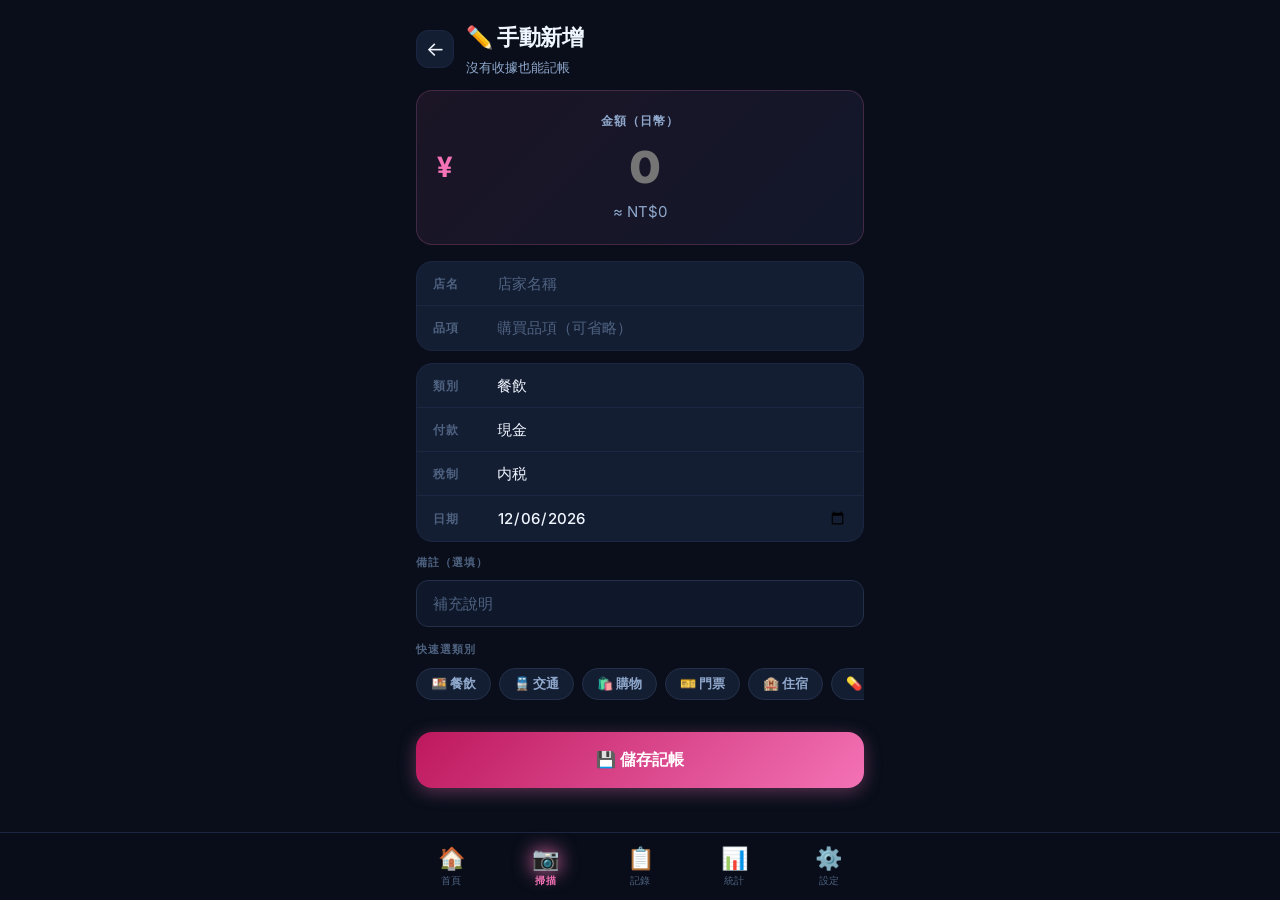
==== add.html @ f07585a4 "feat: Japan Receipt Tracker with Gemini AI OCR & PWA" ====
<!DOCTYPE html>
<html lang="zh-TW">
<head>
  <meta charset="UTF-8">
  <meta name="viewport" content="width=device-width, initial-scale=1.0, viewport-fit=cover">
  <meta name="theme-color" content="#090e1a">
  <title>手動新增 — 日本記帳</title>
  <link rel="stylesheet" href="style.css">
</head>
<body>
<div class="page">

  <!-- Header -->
  <div class="page-header">
    <a href="index.html" class="back-btn">←</a>
    <div style="flex:1;padding-left:12px;">
      <div class="page-title">✏️ 手動新增</div>
      <div class="page-subtitle">沒有收據也能記帳</div>
    </div>
  </div>

  <!-- Amount Hero Input -->
  <div class="amount-hero" style="cursor:default;">
    <div style="font-size:12px;font-weight:700;letter-spacing:1px;color:var(--text-secondary);margin-bottom:10px;">
      金額（日幣）
    </div>
    <div style="display:flex;align-items:center;justify-content:center;gap:8px;">
      <span class="yen-sign" style="font-size:28px;color:var(--primary);font-weight:700;">¥</span>
      <input
        id="fAmountJPY" type="number" min="0" inputmode="numeric"
        placeholder="0"
        style="
          font-size:44px;font-weight:900;letter-spacing:-2px;
          background:transparent;border:none;color:var(--text-primary);
          width:100%;text-align:center;padding:0;
          outline:none;-webkit-appearance:none;
        "
      >
    </div>
    <div class="amount-twd-conv" id="displayTWD">≈ NT$0</div>
  </div>

  <!-- Store + Items -->
  <div class="field-group">
    <div class="field-row">
      <label>店名</label>
      <input class="form-input" id="fStoreName" type="text" placeholder="店家名稱">
    </div>
    <div class="field-row">
      <label>品項</label>
      <input class="form-input" id="fItems" type="text" placeholder="購買品項（可省略）">
    </div>
  </div>

  <!-- Category + Payment + Tax + Date -->
  <div class="field-group">
    <div class="field-row">
      <label>類別</label>
      <select class="form-input form-select" id="fCategory">
        <option>餐飲</option>
        <option>交通</option>
        <option>購物</option>
        <option>門票</option>
        <option>住宿</option>
        <option>藥品</option>
        <option>其他</option>
      </select>
    </div>
    <div class="field-row">
      <label>付款</label>
      <select class="form-input form-select" id="fPayment">
        <option>現金</option>
        <option>信用卡</option>
        <option>Suica</option>
        <option>PayPay</option>
        <option>其他</option>
      </select>
    </div>
    <div class="field-row">
      <label>稅制</label>
      <select class="form-input form-select" id="fTaxType">
        <option>内税</option>
        <option>外税</option>
        <option>免税</option>
        <option>不明</option>
      </select>
    </div>
    <div class="field-row">
      <label>日期</label>
      <input class="form-input" id="fDate" type="date">
    </div>
  </div>

  <!-- Notes -->
  <div class="form-group">
    <label class="form-label">備註（選填）</label>
    <input class="form-input" id="fNotes" type="text" placeholder="補充說明">
  </div>

  <!-- Category Quick Select -->
  <div class="form-group">
    <div class="form-label">快速選類別</div>
    <div class="pills" id="catPills"></div>
  </div>

  <!-- Save -->
  <button class="btn btn-primary btn-full" id="btnSave" style="font-size:16px;padding:17px;margin-top:8px;">
    💾 儲存記帳
  </button>

</div>

<script src="js/storage.js"></script>
<script src="js/app.js"></script>
<script>
document.addEventListener('DOMContentLoaded', () => {
  renderNav('scan');

  // Default date = today
  document.getElementById('fDate').value = Format.today();

  // Live TWD preview
  document.getElementById('fAmountJPY').addEventListener('input', updateTWD);

  // Category quick pills
  const pills = document.getElementById('catPills');
  CATEGORY_LIST.forEach(cat => {
    const p = document.createElement('button');
    p.className = 'pill';
    p.textContent = getCatIcon(cat) + ' ' + cat;
    p.onclick = () => {
      document.getElementById('fCategory').value = cat;
      document.querySelectorAll('#catPills .pill').forEach(x => x.classList.remove('active'));
      p.classList.add('active');
    };
    pills.appendChild(p);
  });

  document.getElementById('btnSave').onclick = save;
});

function updateTWD() {
  const jpy = parseInt(document.getElementById('fAmountJPY').value) || 0;
  const settings = Storage.getSettings();
  const twd = Math.round(jpy * settings.exchangeRate);
  document.getElementById('displayTWD').textContent = `≈ NT$${twd.toLocaleString()}`;
}

function save() {
  const amountJPY = parseInt(document.getElementById('fAmountJPY').value) || 0;
  if (amountJPY <= 0) {
    showToast('請輸入金額', 'error'); return;
  }
  const storeName = document.getElementById('fStoreName').value.trim();
  if (!storeName) {
    showToast('請輸入店家名稱', 'error'); return;
  }

  const settings  = Storage.getSettings();
  const amountTWD = Math.round(amountJPY * settings.exchangeRate);

  Storage.addRecord({
    storeName,
    storeNameJa:   '',
    items:         document.getElementById('fItems').value.trim(),
    itemsJa:       '',
    amountJPY,
    amountTWD,
    taxType:       document.getElementById('fTaxType').value,
    category:      document.getElementById('fCategory').value,
    paymentMethod: document.getElementById('fPayment').value,
    date:          document.getElementById('fDate').value || Format.today(),
    notes:         document.getElementById('fNotes').value.trim(),
  });

  showToast('✅ 記帳成功！', 'success');
  setTimeout(() => { window.location.href = 'index.html'; }, 700);
}
</script>
</body>
</html>
---- style.css ----
@import url('https://fonts.googleapis.com/css2?family=Inter:wght@300;400;500;600;700;800;900&display=swap');

/* ─── Design Tokens ─────────────────────────────────── */
:root {
  --bg-primary:    #090e1a;
  --bg-secondary:  #0f172a;
  --bg-card:       #141e33;
  --bg-card-hover: #1a2540;
  --border:        #243049;
  --border-light:  #1b2640;

  --primary:       #f472b6;
  --primary-light: #fbcfe8;
  --primary-glow:  rgba(244, 114, 182, 0.18);
  --primary-dark:  #be185d;

  --secondary:     #818cf8;
  --secondary-glow:rgba(129, 140, 248, 0.18);

  --accent:        #fbbf24;
  --accent-glow:   rgba(251, 191, 36, 0.15);

  --success:       #34d399;
  --success-glow:  rgba(52, 211, 153, 0.15);
  --danger:        #f87171;
  --danger-glow:   rgba(248, 113, 113, 0.15);
  --warning:       #fb923c;

  --text-primary:  #f0f6ff;
  --text-secondary:#8fa8cc;
  --text-muted:    #4e6280;

  --nav-height: 68px;
  --safe-bottom: env(safe-area-inset-bottom, 0px);

  --r-sm:   8px;
  --r-md:   12px;
  --r-lg:   16px;
  --r-xl:   20px;
  --r-2xl:  24px;
  --r-full: 9999px;

  --shadow-card:     0 4px 20px rgba(0,0,0,0.45);
  --shadow-elevated: 0 8px 40px rgba(0,0,0,0.6);
}

/* ─── Reset ─────────────────────────────────────────── */
*, *::before, *::after { margin:0; padding:0; box-sizing:border-box; -webkit-tap-highlight-color:transparent; }
html { font-size:16px; scroll-behavior:smooth; }
body {
  font-family: 'Inter', -apple-system, BlinkMacSystemFont, sans-serif;
  background: var(--bg-primary);
  color: var(--text-primary);
  min-height: 100vh;
  padding-bottom: calc(var(--nav-height) + var(--safe-bottom) + 8px);
  overflow-x: hidden;
  line-height: 1.6;
}
::-webkit-scrollbar { width:4px; }
::-webkit-scrollbar-track { background:transparent; }
::-webkit-scrollbar-thumb { background:var(--border); border-radius:2px; }
a { color: inherit; text-decoration: none; }
input, select, button, textarea { font-family: inherit; }

/* ─── Page Layout ────────────────────────────────────── */
.page {
  max-width: 480px;
  margin: 0 auto;
  padding: 0 16px 16px;
}

/* ─── Page Header ────────────────────────────────────── */
.page-header {
  padding: 20px 0 12px;
  display: flex;
  align-items: center;
  justify-content: space-between;
}
.page-title {
  font-size: 22px;
  font-weight: 800;
  letter-spacing: -0.5px;
}
.page-subtitle {
  font-size: 13px;
  color: var(--text-secondary);
  margin-top: 2px;
}
.header-icon-btn {
  width: 38px; height: 38px;
  border-radius: var(--r-md);
  background: var(--bg-card);
  border: 1px solid var(--border-light);
  display: flex; align-items: center; justify-content: center;
  cursor: pointer; font-size: 18px;
  transition: background 0.2s;
}
.header-icon-btn:active { background: var(--bg-card-hover); }

/* ─── Back Button ────────────────────────────────────── */
.back-btn {
  width: 38px; height: 38px;
  border-radius: var(--r-md);
  background: var(--bg-card);
  border: 1px solid var(--border-light);
  display: flex; align-items: center; justify-content: center;
  cursor: pointer; font-size: 20px; color: var(--text-primary);
  text-decoration: none; flex-shrink: 0;
  transition: background 0.2s;
}
.back-btn:active { background: var(--bg-card-hover); }

/* ─── Cards ──────────────────────────────────────────── */
.card {
  background: var(--bg-card);
  border: 1px solid var(--border-light);
  border-radius: var(--r-lg);
  padding: 20px;
  margin-bottom: 12px;
  box-shadow: var(--shadow-card);
}

/* Hero Budget Card */
.budget-hero {
  background: linear-gradient(135deg, #1a1640 0%, #261640 40%, #161e40 100%);
  border: 1px solid rgba(129,140,248,0.25);
  border-radius: var(--r-2xl);
  padding: 24px;
  margin-bottom: 12px;
  position: relative;
  overflow: hidden;
}
.budget-hero::before {
  content:'';
  position: absolute;
  top: -50px; right: -50px;
  width: 180px; height: 180px;
  background: radial-gradient(circle, rgba(129,140,248,0.2) 0%, transparent 70%);
  pointer-events: none;
}
.budget-hero::after {
  content:'';
  position: absolute;
  bottom: -40px; left: -20px;
  width: 140px; height: 140px;
  background: radial-gradient(circle, rgba(244,114,182,0.15) 0%, transparent 70%);
  pointer-events: none;
}
.budget-hero-label {
  font-size: 11px;
  font-weight: 700;
  letter-spacing: 1.5px;
  text-transform: uppercase;
  color: var(--secondary);
  opacity: 0.8;
  margin-bottom: 8px;
}
.budget-hero-amount {
  font-size: 38px;
  font-weight: 900;
  letter-spacing: -2px;
  line-height: 1;
  color: var(--text-primary);
}
.budget-hero-amount small {
  font-size: 20px;
  font-weight: 600;
  color: var(--primary);
  letter-spacing: -0.5px;
}
.budget-hero-twd {
  font-size: 14px;
  color: var(--text-secondary);
  margin-top: 4px;
}

/* ─── Progress Bar ───────────────────────────────────── */
.progress-wrap { margin: 14px 0 4px; }
.progress-meta {
  display: flex; justify-content: space-between;
  font-size: 12px; color: var(--text-secondary); margin-bottom: 8px;
}
.progress-track {
  height: 6px;
  background: rgba(255,255,255,0.08);
  border-radius: var(--r-full);
  overflow: hidden;
}
.progress-fill {
  height: 100%;
  border-radius: var(--r-full);
  background: linear-gradient(90deg, var(--secondary), var(--primary));
  transition: width 0.8s cubic-bezier(0.4,0,0.2,1);
}
.progress-fill.over  { background: linear-gradient(90deg, var(--warning), var(--danger)); }
.progress-fill.safe  { background: linear-gradient(90deg, var(--success), var(--secondary)); }

/* ─── Stats Grid ─────────────────────────────────────── */
.stats-grid {
  display: grid;
  grid-template-columns: 1fr 1fr;
  gap: 10px;
  margin-bottom: 12px;
}
.stat-card {
  background: var(--bg-card);
  border: 1px solid var(--border-light);
  border-radius: var(--r-lg);
  padding: 16px;
  text-align: center;
}
.stat-val {
  font-size: 22px;
  font-weight: 800;
  letter-spacing: -1px;
  line-height: 1.1;
  margin-bottom: 4px;
}
.stat-lbl {
  font-size: 11px;
  font-weight: 600;
  color: var(--text-secondary);
  text-transform: uppercase;
  letter-spacing: 0.5px;
}

/* ─── Quick Actions ──────────────────────────────────── */
.quick-actions {
  display: grid;
  grid-template-columns: 1fr 1fr;
  gap: 10px;
  margin: 14px 0;
}
.qa-btn {
  display: flex; flex-direction: column;
  align-items: center; justify-content: center;
  gap: 8px; padding: 22px 12px;
  border: none; border-radius: var(--r-lg);
  cursor: pointer; transition: all 0.2s ease;
  text-decoration: none; color: white;
}
.qa-btn-primary {
  background: linear-gradient(135deg, var(--primary-dark), var(--primary));
  box-shadow: 0 6px 20px rgba(244,114,182,0.35);
}
.qa-btn-secondary {
  background: var(--bg-card);
  border: 1px solid var(--border);
  color: var(--text-primary);
}
.qa-btn:active { transform: scale(0.95); box-shadow: none; }
.qa-icon { font-size: 30px; line-height: 1; }
.qa-label { font-size: 14px; font-weight: 700; }

/* ─── Section Headers ────────────────────────────────── */
.section-hdr {
  display: flex; align-items: center; justify-content: space-between;
  margin: 18px 0 10px;
}
.section-title {
  font-size: 14px; font-weight: 700;
  color: var(--text-secondary);
  text-transform: uppercase; letter-spacing: 0.8px;
}
.section-link {
  font-size: 13px; color: var(--primary); font-weight: 600;
  text-decoration: none;
}

/* ─── Record Items (list) ────────────────────────────── */
.records-list { display: flex; flex-direction: column; }
.record-row {
  display: flex; align-items: center; gap: 12px;
  padding: 13px 0;
  border-bottom: 1px solid var(--border-light);
}
.record-row:last-child { border-bottom: none; }
.rec-icon {
  width: 44px; height: 44px;
  border-radius: var(--r-md);
  display: flex; align-items: center; justify-content: center;
  font-size: 22px; flex-shrink: 0;
}
.rec-info { flex: 1; min-width: 0; }
.rec-store {
  font-size: 14px; font-weight: 700;
  white-space: nowrap; overflow: hidden; text-overflow: ellipsis;
}
.rec-items {
  font-size: 12px; color: var(--text-secondary);
  white-space: nowrap; overflow: hidden; text-overflow: ellipsis; margin-top: 1px;
}
.rec-meta { font-size: 11px; color: var(--text-muted); margin-top: 1px; }
.rec-amount { text-align: right; flex-shrink: 0; }
.rec-jpy { font-size: 16px; font-weight: 800; }
.rec-twd { font-size: 11px; color: var(--text-secondary); margin-top: 2px; }

/* ─── Category Colors ────────────────────────────────── */
.cat-food     { background: rgba(244,114,182,0.12); color: #f472b6; }
.cat-transport{ background: rgba(129,140,248,0.12); color: #818cf8; }
.cat-shopping { background: rgba(251,191, 36,0.12); color: #fbbf24; }
.cat-ticket   { background: rgba( 52,211,153,0.12); color: #34d399; }
.cat-hotel    { background: rgba(251,146, 60,0.12); color: #fb923c; }
.cat-medicine { background: rgba(248,113,113,0.12); color: #f87171; }
.cat-other    { background: rgba(148,163,184,0.12); color: #94a3b8; }

/* ─── Bottom Navigation ──────────────────────────────── */
.bottom-nav {
  position: fixed; bottom: 0; left: 0; right: 0;
  height: calc(var(--nav-height) + var(--safe-bottom));
  background: rgba(9,14,26,0.96);
  backdrop-filter: blur(24px);
  -webkit-backdrop-filter: blur(24px);
  border-top: 1px solid var(--border-light);
  display: flex; align-items: flex-start;
  padding-top: 6px;
  padding-bottom: var(--safe-bottom);
  z-index: 100;
}
.nav-items {
  display: flex; width: 100%;
  max-width: 480px; margin: 0 auto; padding: 0 4px;
}
.nav-item {
  flex: 1;
  display: flex; flex-direction: column;
  align-items: center; gap: 3px;
  padding: 8px 4px;
  cursor: pointer; text-decoration: none;
  border: none; background: none; font-family: inherit;
  border-radius: var(--r-md);
  transition: all 0.15s ease;
  -webkit-tap-highlight-color: transparent;
}
.nav-icon { font-size: 22px; line-height: 1; transition: transform 0.2s; }
.nav-lbl {
  font-size: 10px; font-weight: 500;
  color: var(--text-muted); letter-spacing: 0.2px;
}
.nav-item.active .nav-icon { filter: drop-shadow(0 0 10px var(--primary)); }
.nav-item.active .nav-lbl { color: var(--primary); font-weight: 700; }
.nav-item:active .nav-icon { transform: scale(0.88); }

/* ─── Buttons ────────────────────────────────────────── */
.btn {
  display: inline-flex; align-items: center; justify-content: center;
  gap: 8px; padding: 14px 24px;
  border: none; border-radius: var(--r-lg);
  font-size: 15px; font-weight: 700;
  cursor: pointer; transition: all 0.2s ease;
  text-decoration: none; white-space: nowrap;
}
.btn-full { width: 100%; }
.btn-primary {
  background: linear-gradient(135deg, var(--primary-dark), var(--primary));
  color: white;
  box-shadow: 0 4px 18px rgba(244,114,182,0.35);
}
.btn-primary:active { transform: scale(0.97); box-shadow: none; }
.btn-secondary {
  background: var(--bg-card);
  border: 1px solid var(--border);
  color: var(--text-primary);
}
.btn-secondary:active { transform: scale(0.97); }
.btn-ghost {
  background: transparent;
  border: 1px solid var(--border);
  color: var(--text-secondary);
}
.btn-danger {
  background: var(--danger-glow);
  border: 1px solid rgba(248,113,113,0.3);
  color: var(--danger);
}
.btn-sm { padding: 10px 16px; font-size: 13px; }

/* ─── Forms ──────────────────────────────────────────── */
.form-group { margin-bottom: 14px; }
.form-label {
  display: block; font-size: 11px; font-weight: 700;
  color: var(--text-muted);
  text-transform: uppercase; letter-spacing: 1px; margin-bottom: 8px;
}
.form-input {
  width: 100%;
  background: var(--bg-secondary);
  border: 1px solid var(--border);
  border-radius: var(--r-md);
  padding: 13px 16px;
  font-size: 15px; color: var(--text-primary);
  transition: border-color 0.2s, box-shadow 0.2s;
  -webkit-appearance: none; appearance: none;
}
.form-input:focus {
  outline: none;
  border-color: var(--primary);
  box-shadow: 0 0 0 3px var(--primary-glow);
}
.form-input::placeholder { color: var(--text-muted); }
.form-select {
  background-image: url("data:image/svg+xml,%3Csvg xmlns='http://www.w3.org/2000/svg' width='12' height='8' viewBox='0 0 12 8'%3E%3Cpath fill='%238fa8cc' d='M6 8L0 0h12z'/%3E%3C/svg%3E");
  background-repeat: no-repeat;
  background-position: right 14px center;
  padding-right: 40px;
}
.form-hint { font-size: 12px; color: var(--text-muted); margin-top: 5px; }
.form-row { display: grid; grid-template-columns: 1fr 1fr; gap: 10px; }

/* API Key field */
.input-wrapper { position: relative; }
.input-suffix {
  position: absolute; right: 14px; top: 50%;
  transform: translateY(-50%);
  background: none; border: none;
  color: var(--text-muted); cursor: pointer; font-size: 18px;
}

/* ─── Scan Page ──────────────────────────────────────── */
.scan-drop {
  width: 100%; min-height: 300px;
  border: 2px dashed var(--border);
  border-radius: var(--r-xl);
  background: var(--bg-card);
  display: flex; flex-direction: column;
  align-items: center; justify-content: center;
  gap: 12px; cursor: pointer;
  transition: border-color 0.2s, background 0.2s;
  overflow: hidden; position: relative;
  margin: 8px 0;
}
.scan-drop.has-image { border-color: var(--primary); border-style: solid; }
.scan-drop:active { background: var(--bg-card-hover); }
.scan-drop img {
  width: 100%; height: 100%;
  object-fit: contain;
  max-height: 360px;
  position: absolute; inset: 0; margin: auto;
}
.scan-placeholder {
  display: flex; flex-direction: column;
  align-items: center; gap: 10px;
  padding: 48px 24px;
}
.scan-placeholder-icon { font-size: 56px; opacity: 0.4; }
.scan-placeholder-text { font-size: 15px; color: var(--text-secondary); font-weight: 500; }
.scan-placeholder-hint { font-size: 13px; color: var(--text-muted); text-align: center; }
.scan-badge {
  position: absolute; top: 12px; right: 12px;
  background: var(--primary); color: white;
  font-size: 12px; font-weight: 700;
  padding: 4px 10px; border-radius: var(--r-full);
}
.scan-actions {
  display: flex; gap: 10px; margin-top: 8px;
}
.scan-actions .btn { flex: 1; }

/* ─── Amount Display (Confirm) ───────────────────────── */
.amount-hero {
  background: linear-gradient(135deg, rgba(244,114,182,0.08), rgba(129,140,248,0.08));
  border: 1px solid rgba(244,114,182,0.2);
  border-radius: var(--r-lg);
  padding: 20px;
  text-align: center;
  margin-bottom: 16px;
}
.amount-jpy-big {
  font-size: 44px; font-weight: 900;
  letter-spacing: -2px; line-height: 1;
}
.amount-jpy-big .yen-sign { font-size: 24px; color: var(--primary); font-weight: 700; }
.amount-twd-conv { font-size: 15px; color: var(--text-secondary); margin-top: 6px; }
.ai-badge {
  display: inline-flex; align-items: center; gap: 4px;
  background: rgba(52,211,153,0.1);
  border: 1px solid rgba(52,211,153,0.25);
  border-radius: var(--r-full);
  font-size: 11px; font-weight: 700; color: var(--success);
  padding: 3px 10px; margin-bottom: 12px;
}

/* ─── History Card ───────────────────────────────────── */
.history-card {
  background: var(--bg-card);
  border: 1px solid var(--border-light);
  border-radius: var(--r-lg);
  padding: 14px;
  margin-bottom: 8px;
  display: flex; align-items: center; gap: 12px;
  transition: background 0.15s;
}
.history-card:active { background: var(--bg-card-hover); }
.history-del {
  width: 34px; height: 34px;
  border-radius: var(--r-sm);
  background: var(--danger-glow);
  border: 1px solid rgba(248,113,113,0.2);
  color: var(--danger); font-size: 15px;
  cursor: pointer; display: flex;
  align-items: center; justify-content: center;
  flex-shrink: 0; transition: all 0.15s;
}
.history-del:active { transform: scale(0.9); }
.date-group-label {
  font-size: 11px; font-weight: 700;
  color: var(--text-muted);
  text-transform: uppercase; letter-spacing: 1.2px;
  padding: 16px 0 6px;
}

/* ─── Filter Pills ───────────────────────────────────── */
.pills {
  display: flex; gap: 8px;
  overflow-x: auto; padding: 2px 0 10px;
  scrollbar-width: none;
}
.pills::-webkit-scrollbar { display: none; }
.pill {
  flex-shrink: 0; padding: 6px 14px;
  border-radius: var(--r-full); font-size: 13px; font-weight: 600;
  border: 1px solid var(--border); background: var(--bg-card);
  color: var(--text-secondary); cursor: pointer; transition: all 0.15s;
  white-space: nowrap;
}
.pill.active {
  background: var(--primary-glow);
  border-color: var(--primary); color: var(--primary);
}

/* ─── Stats Charts ───────────────────────────────────── */
.chart-card {
  background: var(--bg-card);
  border: 1px solid var(--border-light);
  border-radius: var(--r-lg);
  padding: 20px; margin-bottom: 12px;
}
.chart-title {
  font-size: 11px; font-weight: 700;
  color: var(--text-muted); text-transform: uppercase;
  letter-spacing: 1px; margin-bottom: 16px;
}
.cat-bar { display: flex; align-items: center; gap: 10px; margin-bottom: 10px; }
.cat-bar-em  { font-size: 18px; flex-shrink: 0; }
.cat-bar-name{ font-size: 13px; color: var(--text-secondary); min-width: 36px; }
.cat-bar-track {
  flex: 1; height: 7px;
  background: rgba(255,255,255,0.06);
  border-radius: var(--r-full); overflow: hidden;
}
.cat-bar-fill {
  height: 100%; border-radius: var(--r-full);
  transition: width 0.8s cubic-bezier(0.4,0,0.2,1);
}
.cat-bar-val { font-size: 13px; font-weight: 700; min-width: 64px; text-align: right; }

/* ─── Settings Sections ──────────────────────────────── */
.settings-group { margin-bottom: 28px; }
.settings-group-title {
  font-size: 11px; font-weight: 700;
  color: var(--text-muted); text-transform: uppercase;
  letter-spacing: 1.2px; margin-bottom: 10px; padding: 0 2px;
}
.settings-card {
  background: var(--bg-card);
  border: 1px solid var(--border-light);
  border-radius: var(--r-lg);
  overflow: hidden;
}
.settings-row {
  display: flex; align-items: center;
  padding: 16px;
  border-bottom: 1px solid var(--border-light);
}
.settings-row:last-child { border-bottom: none; }
.settings-row-icon { font-size: 20px; margin-right: 14px; flex-shrink: 0; }
.settings-row-info { flex: 1; }
.settings-row-label { font-size: 14px; font-weight: 600; }
.settings-row-hint  { font-size: 12px; color: var(--text-muted); margin-top: 1px; }

/* ─── Toast ──────────────────────────────────────────── */
.toast {
  position: fixed;
  bottom: calc(var(--nav-height) + var(--safe-bottom) + 14px);
  left: 50%; transform: translateX(-50%) translateY(80px);
  background: var(--bg-card);
  border: 1px solid var(--border);
  border-radius: var(--r-lg);
  padding: 12px 22px;
  font-size: 14px; font-weight: 600;
  box-shadow: var(--shadow-elevated);
  z-index: 300; white-space: nowrap;
  transition: transform 0.3s cubic-bezier(0.4,0,0.2,1);
  pointer-events: none;
}
.toast.show { transform: translateX(-50%) translateY(0); }
.toast.success { border-color: var(--success); color: var(--success); }
.toast.error   { border-color: var(--danger);  color: var(--danger);  }
.toast.info    { border-color: var(--secondary); color: var(--secondary); }

/* ─── Loading Overlay ────────────────────────────────── */
.loading-overlay {
  position: fixed; inset: 0;
  background: rgba(9,14,26,0.88);
  backdrop-filter: blur(10px); -webkit-backdrop-filter: blur(10px);
  display: none; flex-direction: column;
  align-items: center; justify-content: center;
  z-index: 500; gap: 18px;
}
.loading-overlay.show { display: flex; }
.spinner {
  width: 52px; height: 52px;
  border: 3px solid var(--border);
  border-top-color: var(--primary);
  border-radius: 50%;
  animation: spin 0.7s linear infinite;
}
.loading-msg { font-size: 15px; color: var(--text-secondary); font-weight: 600; }
@keyframes spin { to { transform: rotate(360deg); } }

/* ─── Empty State ────────────────────────────────────── */
.empty {
  display: flex; flex-direction: column;
  align-items: center; justify-content: center;
  padding: 64px 24px; text-align: center; gap: 12px;
}
.empty-icon { font-size: 56px; opacity: 0.4; }
.empty-text { font-size: 15px; font-weight: 600; color: var(--text-secondary); }
.empty-hint { font-size: 13px; color: var(--text-muted); }

/* ─── Confirm Fieldset ───────────────────────────────── */
.field-group {
  background: var(--bg-card);
  border: 1px solid var(--border-light);
  border-radius: var(--r-lg);
  overflow: hidden;
  margin-bottom: 12px;
}
.field-row {
  display: flex; align-items: center; gap: 12px;
  padding: 12px 16px;
  border-bottom: 1px solid var(--border-light);
}
.field-row:last-child { border-bottom: none; }
.field-row label {
  font-size: 12px; font-weight: 700;
  color: var(--text-muted); min-width: 52px; flex-shrink: 0;
  text-transform: uppercase; letter-spacing: 0.5px;
}
.field-row .form-input {
  border: none; background: transparent;
  padding: 0; font-size: 15px; font-weight: 500;
  flex: 1;
}
.field-row .form-input:focus {
  box-shadow: none; outline: none;
}
.field-row .form-select { padding-right: 32px; }

/* ─── Divider ────────────────────────────────────────── */
.divider { height: 1px; background: var(--border-light); margin: 16px 0; }

/* ─── Tags / Badges ──────────────────────────────────── */
.tag {
  display: inline-flex; align-items: center; gap: 4px;
  padding: 3px 10px; border-radius: var(--r-full);
  font-size: 12px; font-weight: 700;
}

/* ─── Danger Zone ────────────────────────────────────── */
.danger-zone {
  background: var(--danger-glow);
  border: 1px solid rgba(248,113,113,0.2);
  border-radius: var(--r-lg);
  padding: 16px; margin-top: 8px;
}

/* ─── Animations ─────────────────────────────────────── */
@keyframes fadeUp {
  from { opacity:0; transform:translateY(12px); }
  to   { opacity:1; transform:translateY(0); }
}
.fade-up { animation: fadeUp 0.35s ease forwards; }
@keyframes pulse { 0%,100%{opacity:1} 50%{opacity:0.55} }
.pulse { animation: pulse 1.6s ease infinite; }

/* ─── Utilities ──────────────────────────────────────── */
.text-primary-col { color: var(--primary); }
.text-success     { color: var(--success); }
.text-danger      { color: var(--danger);  }
.text-warning     { color: var(--warning); }
.text-muted       { color: var(--text-muted); }
.text-center      { text-align: center; }
.font-bold        { font-weight: 700; }
.flex             { display: flex; }
.flex-between     { display: flex; justify-content: space-between; align-items: center; }
.gap-8            { gap: 8px; }
.gap-10           { gap: 10px; }
.gap-12           { gap: 12px; }
.mt-8             { margin-top: 8px; }
.mt-12            { margin-top: 12px; }
.mt-16            { margin-top: 16px; }
.mb-8             { margin-bottom: 8px; }
.mb-12            { margin-bottom: 12px; }
.mb-16            { margin-bottom: 16px; }
.hidden           { display: none !important; }
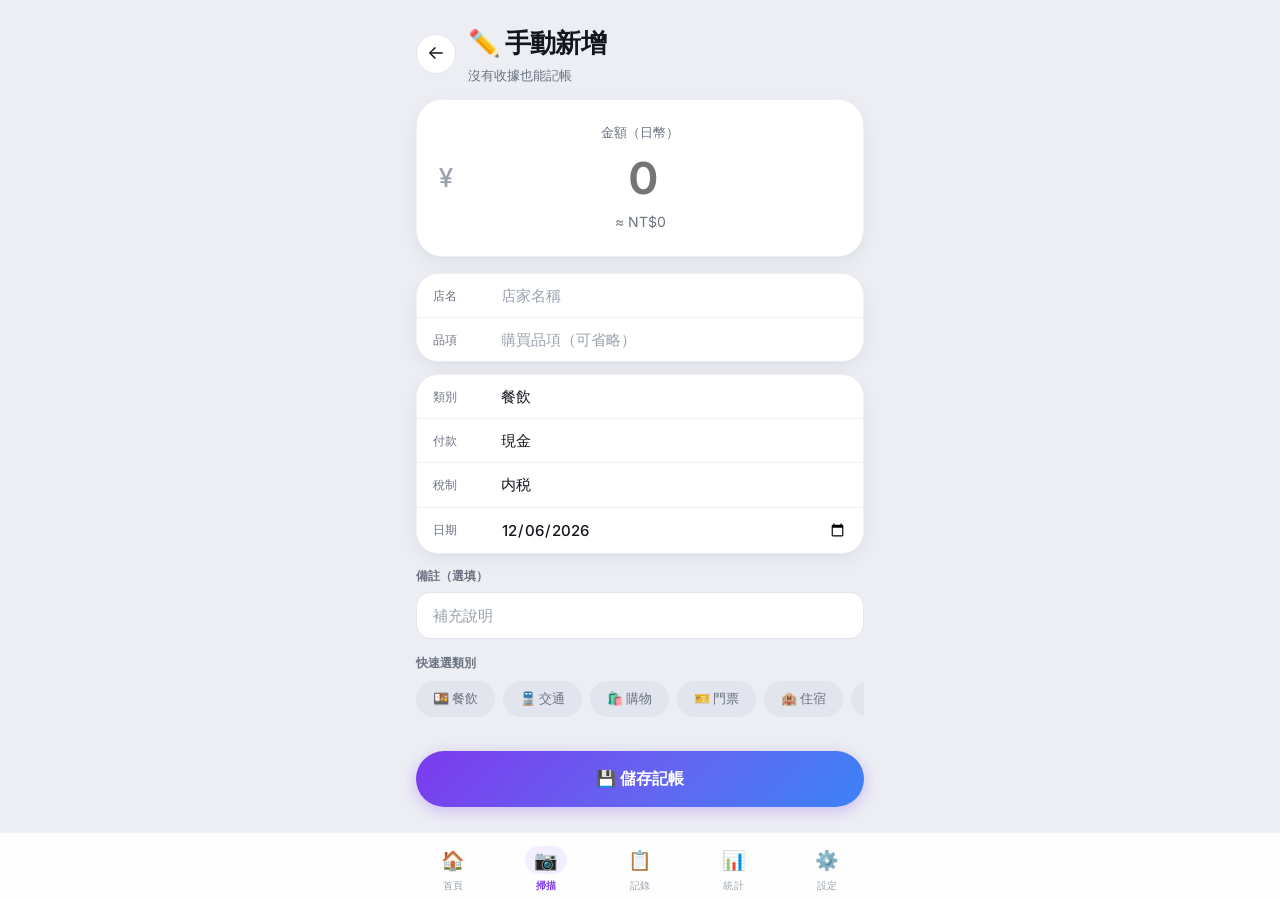
==== commit 3f0bc7b2: "feat: restyle app to Finexa light theme with dark mode toggle - Rewrite design tokens: light canvas," ====
--- a/add.html
+++ b/add.html
@@ -3,9 +3,10 @@
 <head>
   <meta charset="UTF-8">
   <meta name="viewport" content="width=device-width, initial-scale=1.0, viewport-fit=cover">
-  <meta name="theme-color" content="#090e1a">
+  <meta name="theme-color" content="#eceef4">
   <title>手動新增 — 日本記帳</title>
   <link rel="stylesheet" href="style.css">
+  <script src="js/theme.js"></script>
 </head>
 <body>
 <div class="page">
@@ -21,17 +22,17 @@
 
   <!-- Amount Hero Input -->
   <div class="amount-hero" style="cursor:default;">
-    <div style="font-size:12px;font-weight:700;letter-spacing:1px;color:var(--text-secondary);margin-bottom:10px;">
+    <div style="font-size:13px;font-weight:500;color:var(--text-secondary);margin-bottom:8px;">
       金額（日幣）
     </div>
-    <div style="display:flex;align-items:center;justify-content:center;gap:8px;">
-      <span class="yen-sign" style="font-size:28px;color:var(--primary);font-weight:700;">¥</span>
+    <div style="display:flex;align-items:center;justify-content:center;gap:6px;">
+      <span class="yen-sign" style="font-size:26px;color:var(--text-muted);font-weight:500;">¥</span>
       <input
         id="fAmountJPY" type="number" min="0" inputmode="numeric"
         placeholder="0"
         style="
-          font-size:44px;font-weight:900;letter-spacing:-2px;
-          background:transparent;border:none;color:var(--text-primary);
+          font-size:44px;font-weight:700;letter-spacing:-2.2px;
+          background:transparent;border:none;color:var(--ink);
           width:100%;text-align:center;padding:0;
           outline:none;-webkit-appearance:none;
         "
@@ -159,13 +160,23 @@
   const settings  = Storage.getSettings();
   const amountTWD = Math.round(amountJPY * settings.exchangeRate);
 
+  const itemText = document.getElementById('fItems').value.trim();
+  const items = itemText ? [{
+    nameZh: itemText,
+    nameJa: '',
+    amountJPY,
+    amountTWD,
+    qty: 1
+  }] : [];
+
   Storage.addRecord({
     storeName,
     storeNameJa:   '',
-    items:         document.getElementById('fItems').value.trim(),
-    itemsJa:       '',
+    items,
+    itemsSummary:  itemText,
     amountJPY,
     amountTWD,
+    exchangeRate:  settings.exchangeRate || 0.21,
     taxType:       document.getElementById('fTaxType').value,
     category:      document.getElementById('fCategory').value,
     paymentMethod: document.getElementById('fPayment').value,
--- a/style.css
+++ b/style.css
@@ -1,47 +1,181 @@
 @import url('https://fonts.googleapis.com/css2?family=Inter:wght@300;400;500;600;700;800;900&display=swap');
 
-/* ─── Design Tokens ─────────────────────────────────── */
+/* ─── Design Tokens (Finexa Light) ───────────────────── */
 :root {
-  --bg-primary:    #090e1a;
-  --bg-secondary:  #0f172a;
-  --bg-card:       #141e33;
-  --bg-card-hover: #1a2540;
-  --border:        #243049;
-  --border-light:  #1b2640;
-
-  --primary:       #f472b6;
-  --primary-light: #fbcfe8;
-  --primary-glow:  rgba(244, 114, 182, 0.18);
-  --primary-dark:  #be185d;
-
-  --secondary:     #818cf8;
-  --secondary-glow:rgba(129, 140, 248, 0.18);
-
-  --accent:        #fbbf24;
-  --accent-glow:   rgba(251, 191, 36, 0.15);
-
-  --success:       #34d399;
-  --success-glow:  rgba(52, 211, 153, 0.15);
-  --danger:        #f87171;
-  --danger-glow:   rgba(248, 113, 113, 0.15);
-  --warning:       #fb923c;
-
-  --text-primary:  #f0f6ff;
-  --text-secondary:#8fa8cc;
-  --text-muted:    #4e6280;
+  --bg-primary:    #eceef4;   /* page canvas */
+  --bg-secondary:  #f5f6fa;   /* input / subtle fill */
+  --bg-card:       #ffffff;
+  --bg-card-hover: #f7f8fc;
+  --border:        #e3e6ef;
+  --border-light:  #eef0f6;
+
+  --ink:           #14161c;   /* near-black pills & big numbers */
+  --ink-soft:      #262a35;
+  --on-ink:        #ffffff;   /* 放在 --ink 底色上的文字色 */
+
+  --track:         #eceef4;   /* 進度條 / 長條圖底槽 */
+  --chip:          #e6e8f0;   /* 統計卡上方小色條 */
+  --dash:          #d8dce8;   /* 虛線框 */
+  --pill-bg:       #e2e5ee;   /* 未選取的 filter pill */
+
+  --primary:       #7c3aed;
+  --primary-light: #a78bfa;
+  --primary-soft:  #f3eeff;
+  --primary-glow:  rgba(124, 58, 237, 0.14);
+  --primary-dark:  #6d28d9;
+  --grad-primary:  linear-gradient(135deg, #7c3aed 0%, #6366f1 55%, #3b82f6 100%);
+
+  --secondary:     #3b82f6;
+  --secondary-soft:#eaf2ff;
+  --secondary-glow:rgba(59, 130, 246, 0.14);
+
+  --accent:        #d97706;
+  --accent-soft:   #fef3c7;
+  --accent-glow:   rgba(217, 119, 6, 0.12);
+
+  --success:       #16a34a;
+  --success-soft:  #dcfce7;
+  --success-glow:  rgba(22, 163, 74, 0.12);
+  --danger:        #dc2626;
+  --danger-soft:   #fee2e2;
+  --danger-glow:   rgba(220, 38, 38, 0.10);
+  --warning:       #b45309;
+  --warning-soft:  #fef3c7;
+
+  --text-primary:  #14161c;
+  --text-secondary:#6b7280;
+  --text-muted:    #9aa1ae;
 
   --nav-height: 68px;
   --safe-bottom: env(safe-area-inset-bottom, 0px);
 
-  --r-sm:   8px;
-  --r-md:   12px;
-  --r-lg:   16px;
-  --r-xl:   20px;
-  --r-2xl:  24px;
+  --r-sm:   10px;
+  --r-md:   14px;
+  --r-lg:   18px;
+  --r-xl:   22px;
+  --r-2xl:  26px;
   --r-full: 9999px;
 
-  --shadow-card:     0 4px 20px rgba(0,0,0,0.45);
-  --shadow-elevated: 0 8px 40px rgba(0,0,0,0.6);
+  --shadow-card:     0 1px 2px rgba(16,24,40,0.04), 0 6px 20px rgba(16,24,40,0.05);
+  --shadow-elevated: 0 12px 36px rgba(16,24,40,0.14);
+
+  --nav-bg:  rgba(255,255,255,0.94);
+  --overlay: rgba(236,238,244,0.85);
+
+  color-scheme: light;
+}
+
+/* ─── Dark Palette ───────────────────────────────────────
+   同一組值要寫兩次：
+   1. [data-theme="dark"]  → 使用者在設定頁明確選「深色」
+   2. prefers-color-scheme → 使用者選「跟隨系統」（此時不會有 data-theme 屬性），
+      但要排除明確選「淺色」的情況，否則系統深色會蓋掉使用者的選擇。            */
+:root[data-theme="dark"] {
+  --bg-primary:    #0d1017;
+  --bg-secondary:  #151a24;
+  --bg-card:       #171d28;
+  --bg-card-hover: #1d2431;
+  --border:        #2a3546;
+  --border-light:  #212a38;
+
+  --ink:           #f2f5fa;
+  --ink-soft:      #d5dae4;
+  --on-ink:        #0d1017;
+
+  --track:         #232c3b;
+  --chip:          #2a3446;
+  --dash:          #2f3a4d;
+  --pill-bg:       #212a38;
+
+  --primary:       #a78bfa;
+  --primary-light: #c4b5fd;
+  --primary-soft:  #251d3f;
+  --primary-glow:  rgba(167, 139, 250, 0.20);
+  --primary-dark:  #7c3aed;
+  --grad-primary:  linear-gradient(135deg, #8b5cf6 0%, #6366f1 55%, #3b82f6 100%);
+
+  --secondary:     #60a5fa;
+  --secondary-soft:#16263d;
+  --secondary-glow:rgba(96, 165, 250, 0.20);
+
+  --accent:        #fbbf24;
+  --accent-soft:   #372c10;
+  --accent-glow:   rgba(251, 191, 36, 0.16);
+
+  --success:       #4ade80;
+  --success-soft:  #11301f;
+  --success-glow:  rgba(74, 222, 128, 0.16);
+  --danger:        #f87171;
+  --danger-soft:   #3a1b1d;
+  --danger-glow:   rgba(248, 113, 113, 0.16);
+  --warning:       #fbbf24;
+  --warning-soft:  #372c10;
+
+  --text-primary:  #e8ecf4;
+  --text-secondary:#9aa6bb;
+  --text-muted:    #6b7688;
+
+  --shadow-card:     0 1px 2px rgba(0,0,0,0.30), 0 6px 20px rgba(0,0,0,0.28);
+  --shadow-elevated: 0 12px 36px rgba(0,0,0,0.55);
+
+  --nav-bg:  rgba(13,16,23,0.94);
+  --overlay: rgba(13,16,23,0.86);
+
+  color-scheme: dark;   /* 讓日期選擇器、下拉選單、捲軸等原生元件也跟著變深色 */
+}
+
+@media (prefers-color-scheme: dark) {
+  :root:not([data-theme="light"]) {
+    --bg-primary:    #0d1017;
+    --bg-secondary:  #151a24;
+    --bg-card:       #171d28;
+    --bg-card-hover: #1d2431;
+    --border:        #2a3546;
+    --border-light:  #212a38;
+
+    --ink:           #f2f5fa;
+    --ink-soft:      #d5dae4;
+    --on-ink:        #0d1017;
+
+    --track:         #232c3b;
+    --chip:          #2a3446;
+    --dash:          #2f3a4d;
+    --pill-bg:       #212a38;
+
+    --primary:       #a78bfa;
+    --primary-light: #c4b5fd;
+    --primary-soft:  #251d3f;
+    --primary-glow:  rgba(167, 139, 250, 0.20);
+    --primary-dark:  #7c3aed;
+    --grad-primary:  linear-gradient(135deg, #8b5cf6 0%, #6366f1 55%, #3b82f6 100%);
+
+    --secondary:     #60a5fa;
+    --secondary-soft:#16263d;
+    --secondary-glow:rgba(96, 165, 250, 0.20);
+
+    --accent:        #fbbf24;
+    --accent-soft:   #372c10;
+    --accent-glow:   rgba(251, 191, 36, 0.16);
+
+    --success:       #4ade80;
+    --success-soft:  #11301f;
+    --success-glow:  rgba(74, 222, 128, 0.16);
+    --danger:        #f87171;
+    --danger-soft:   #3a1b1d;
+    --danger-glow:   rgba(248, 113, 113, 0.16);
+    --warning:       #fbbf24;
+    --warning-soft:  #372c10;
+
+    --text-primary:  #e8ecf4;
+    --text-secondary:#9aa6bb;
+    --text-muted:    #6b7688;
+
+    --shadow-card:     0 1px 2px rgba(0,0,0,0.30), 0 6px 20px rgba(0,0,0,0.28);
+    --shadow-elevated: 0 12px 36px rgba(0,0,0,0.55);
+
+    --nav-bg:  rgba(13,16,23,0.94);
+    --overlay: rgba(13,16,23,0.86);
+  }
 }
 
 /* ─── Reset ─────────────────────────────────────────── */
@@ -55,6 +189,7 @@
   padding-bottom: calc(var(--nav-height) + var(--safe-bottom) + 8px);
   overflow-x: hidden;
   line-height: 1.6;
+  -webkit-font-smoothing: antialiased;
 }
 ::-webkit-scrollbar { width:4px; }
 ::-webkit-scrollbar-track { background:transparent; }
@@ -71,40 +206,42 @@
 
 /* ─── Page Header ────────────────────────────────────── */
 .page-header {
-  padding: 20px 0 12px;
+  padding: 22px 0 14px;
   display: flex;
   align-items: center;
   justify-content: space-between;
 }
 .page-title {
-  font-size: 22px;
-  font-weight: 800;
-  letter-spacing: -0.5px;
+  font-size: 26px;
+  font-weight: 700;
+  letter-spacing: -0.7px;
+  color: var(--ink);
 }
 .page-subtitle {
   font-size: 13px;
   color: var(--text-secondary);
-  margin-top: 2px;
+  margin-top: 1px;
 }
 .header-icon-btn {
-  width: 38px; height: 38px;
-  border-radius: var(--r-md);
-  background: var(--bg-card);
-  border: 1px solid var(--border-light);
+  width: 40px; height: 40px;
+  border-radius: var(--r-full);
+  background: var(--bg-card);
+  border: 1px solid var(--border);
   display: flex; align-items: center; justify-content: center;
-  cursor: pointer; font-size: 18px;
-  transition: background 0.2s;
-}
-.header-icon-btn:active { background: var(--bg-card-hover); }
+  cursor: pointer; font-size: 17px;
+  color: var(--text-primary);
+  transition: background 0.2s, border-color 0.2s;
+}
+.header-icon-btn:active { background: var(--bg-card-hover); border-color: var(--primary-light); }
 
 /* ─── Back Button ────────────────────────────────────── */
 .back-btn {
-  width: 38px; height: 38px;
-  border-radius: var(--r-md);
-  background: var(--bg-card);
-  border: 1px solid var(--border-light);
+  width: 40px; height: 40px;
+  border-radius: var(--r-full);
+  background: var(--bg-card);
+  border: 1px solid var(--border);
   display: flex; align-items: center; justify-content: center;
-  cursor: pointer; font-size: 20px; color: var(--text-primary);
+  cursor: pointer; font-size: 19px; color: var(--text-primary);
   text-decoration: none; flex-shrink: 0;
   transition: background 0.2s;
 }
@@ -114,7 +251,7 @@
 .card {
   background: var(--bg-card);
   border: 1px solid var(--border-light);
-  border-radius: var(--r-lg);
+  border-radius: var(--r-xl);
   padding: 20px;
   margin-bottom: 12px;
   box-shadow: var(--shadow-card);
@@ -122,78 +259,74 @@
 
 /* Hero Budget Card */
 .budget-hero {
-  background: linear-gradient(135deg, #1a1640 0%, #261640 40%, #161e40 100%);
-  border: 1px solid rgba(129,140,248,0.25);
+  background: var(--bg-card);
+  border: 1px solid var(--border-light);
   border-radius: var(--r-2xl);
-  padding: 24px;
+  padding: 22px;
   margin-bottom: 12px;
   position: relative;
   overflow: hidden;
-}
-.budget-hero::before {
-  content:'';
+  box-shadow: var(--shadow-card);
+}
+.budget-hero::after {
+  content: '💳';
   position: absolute;
-  top: -50px; right: -50px;
-  width: 180px; height: 180px;
-  background: radial-gradient(circle, rgba(129,140,248,0.2) 0%, transparent 70%);
+  top: 18px; right: 18px;
+  width: 34px; height: 34px;
+  border-radius: var(--r-sm);
+  background: var(--bg-secondary);
+  display: flex; align-items: center; justify-content: center;
+  font-size: 15px;
   pointer-events: none;
 }
-.budget-hero::after {
-  content:'';
-  position: absolute;
-  bottom: -40px; left: -20px;
-  width: 140px; height: 140px;
-  background: radial-gradient(circle, rgba(244,114,182,0.15) 0%, transparent 70%);
-  pointer-events: none;
-}
 .budget-hero-label {
-  font-size: 11px;
+  font-size: 13px;
+  font-weight: 500;
+  letter-spacing: 0;
+  text-transform: none;
+  color: var(--text-secondary);
+  margin-bottom: 6px;
+}
+.budget-hero-amount {
+  font-size: 42px;
   font-weight: 700;
-  letter-spacing: 1.5px;
-  text-transform: uppercase;
-  color: var(--secondary);
-  opacity: 0.8;
-  margin-bottom: 8px;
-}
-.budget-hero-amount {
-  font-size: 38px;
-  font-weight: 900;
-  letter-spacing: -2px;
-  line-height: 1;
-  color: var(--text-primary);
+  letter-spacing: -2.2px;
+  line-height: 1.05;
+  color: var(--ink);
 }
 .budget-hero-amount small {
-  font-size: 20px;
-  font-weight: 600;
-  color: var(--primary);
-  letter-spacing: -0.5px;
+  font-size: 26px;
+  font-weight: 500;
+  color: var(--text-muted);
+  letter-spacing: -1px;
+  margin-right: 1px;
 }
 .budget-hero-twd {
-  font-size: 14px;
+  font-size: 13px;
   color: var(--text-secondary);
   margin-top: 4px;
 }
 
 /* ─── Progress Bar ───────────────────────────────────── */
-.progress-wrap { margin: 14px 0 4px; }
+.progress-wrap { margin: 16px 0 2px; }
 .progress-meta {
   display: flex; justify-content: space-between;
   font-size: 12px; color: var(--text-secondary); margin-bottom: 8px;
 }
 .progress-track {
-  height: 6px;
-  background: rgba(255,255,255,0.08);
+  height: 8px;
+  background: var(--track);
   border-radius: var(--r-full);
   overflow: hidden;
 }
 .progress-fill {
   height: 100%;
   border-radius: var(--r-full);
-  background: linear-gradient(90deg, var(--secondary), var(--primary));
+  background: var(--grad-primary);
   transition: width 0.8s cubic-bezier(0.4,0,0.2,1);
 }
-.progress-fill.over  { background: linear-gradient(90deg, var(--warning), var(--danger)); }
-.progress-fill.safe  { background: linear-gradient(90deg, var(--success), var(--secondary)); }
+.progress-fill.over  { background: linear-gradient(90deg, #f59e0b, #dc2626); }
+.progress-fill.safe  { background: linear-gradient(90deg, #6366f1, #3b82f6); }
 
 /* ─── Stats Grid ─────────────────────────────────────── */
 .stats-grid {
@@ -207,21 +340,36 @@
   border: 1px solid var(--border-light);
   border-radius: var(--r-lg);
   padding: 16px;
-  text-align: center;
+  text-align: left;
+  box-shadow: var(--shadow-card);
+  display: flex;
+  flex-direction: column;
+}
+.stat-card::before {
+  content: '';
+  display: block;
+  width: 22px; height: 9px;
+  border-radius: var(--r-full);
+  background: var(--chip);
+  margin-bottom: 10px;
 }
 .stat-val {
-  font-size: 22px;
-  font-weight: 800;
-  letter-spacing: -1px;
-  line-height: 1.1;
-  margin-bottom: 4px;
+  font-size: 24px;
+  font-weight: 700;
+  letter-spacing: -1.1px;
+  line-height: 1.15;
+  color: var(--ink);
+  margin-bottom: 0;
+  order: 2;
 }
 .stat-lbl {
-  font-size: 11px;
-  font-weight: 600;
+  font-size: 12px;
+  font-weight: 500;
   color: var(--text-secondary);
-  text-transform: uppercase;
-  letter-spacing: 0.5px;
+  text-transform: none;
+  letter-spacing: 0;
+  margin-bottom: 2px;
+  order: 1;
 }
 
 /* ─── Quick Actions ──────────────────────────────────── */
@@ -235,32 +383,33 @@
   display: flex; flex-direction: column;
   align-items: center; justify-content: center;
   gap: 8px; padding: 22px 12px;
-  border: none; border-radius: var(--r-lg);
+  border: none; border-radius: var(--r-xl);
   cursor: pointer; transition: all 0.2s ease;
   text-decoration: none; color: white;
 }
 .qa-btn-primary {
-  background: linear-gradient(135deg, var(--primary-dark), var(--primary));
-  box-shadow: 0 6px 20px rgba(244,114,182,0.35);
+  background: var(--grad-primary);
+  box-shadow: 0 6px 18px rgba(124,58,237,0.28);
 }
 .qa-btn-secondary {
   background: var(--bg-card);
   border: 1px solid var(--border);
   color: var(--text-primary);
-}
-.qa-btn:active { transform: scale(0.95); box-shadow: none; }
-.qa-icon { font-size: 30px; line-height: 1; }
-.qa-label { font-size: 14px; font-weight: 700; }
+  box-shadow: var(--shadow-card);
+}
+.qa-btn:active { transform: scale(0.96); box-shadow: none; }
+.qa-icon { font-size: 28px; line-height: 1; }
+.qa-label { font-size: 14px; font-weight: 600; }
 
 /* ─── Section Headers ────────────────────────────────── */
 .section-hdr {
   display: flex; align-items: center; justify-content: space-between;
-  margin: 18px 0 10px;
+  margin: 20px 0 10px;
 }
 .section-title {
-  font-size: 14px; font-weight: 700;
-  color: var(--text-secondary);
-  text-transform: uppercase; letter-spacing: 0.8px;
+  font-size: 17px; font-weight: 700;
+  color: var(--ink);
+  text-transform: none; letter-spacing: -0.3px;
 }
 .section-link {
   font-size: 13px; color: var(--primary); font-weight: 600;
@@ -276,14 +425,14 @@
 }
 .record-row:last-child { border-bottom: none; }
 .rec-icon {
-  width: 44px; height: 44px;
+  width: 42px; height: 42px;
   border-radius: var(--r-md);
   display: flex; align-items: center; justify-content: center;
-  font-size: 22px; flex-shrink: 0;
+  font-size: 20px; flex-shrink: 0;
 }
 .rec-info { flex: 1; min-width: 0; }
 .rec-store {
-  font-size: 14px; font-weight: 700;
+  font-size: 14px; font-weight: 600; color: var(--ink);
   white-space: nowrap; overflow: hidden; text-overflow: ellipsis;
 }
 .rec-items {
@@ -292,25 +441,43 @@
 }
 .rec-meta { font-size: 11px; color: var(--text-muted); margin-top: 1px; }
 .rec-amount { text-align: right; flex-shrink: 0; }
-.rec-jpy { font-size: 16px; font-weight: 800; }
+.rec-jpy { font-size: 16px; font-weight: 700; color: var(--ink); letter-spacing: -0.4px; }
 .rec-twd { font-size: 11px; color: var(--text-secondary); margin-top: 2px; }
 
-/* ─── Category Colors ────────────────────────────────── */
-.cat-food     { background: rgba(244,114,182,0.12); color: #f472b6; }
-.cat-transport{ background: rgba(129,140,248,0.12); color: #818cf8; }
-.cat-shopping { background: rgba(251,191, 36,0.12); color: #fbbf24; }
-.cat-ticket   { background: rgba( 52,211,153,0.12); color: #34d399; }
-.cat-hotel    { background: rgba(251,146, 60,0.12); color: #fb923c; }
-.cat-medicine { background: rgba(248,113,113,0.12); color: #f87171; }
-.cat-other    { background: rgba(148,163,184,0.12); color: #94a3b8; }
+/* ─── Category Colors (light tints) ──────────────────── */
+.cat-food     { background: #f3eeff; color: #7c3aed; }
+.cat-transport{ background: #eaf2ff; color: #2563eb; }
+.cat-shopping { background: #fef3c7; color: #b45309; }
+.cat-ticket   { background: #dcfce7; color: #16a34a; }
+.cat-hotel    { background: #ffedd5; color: #ea580c; }
+.cat-medicine { background: #fee2e2; color: #dc2626; }
+.cat-other    { background: #eef0f6; color: #64748b; }
+
+/* 深色版類別底色 */
+:root[data-theme="dark"] .cat-food     { background: #2a1f45; color: #c4b5fd; }
+:root[data-theme="dark"] .cat-transport{ background: #17263d; color: #93c5fd; }
+:root[data-theme="dark"] .cat-shopping { background: #372c10; color: #fcd34d; }
+:root[data-theme="dark"] .cat-ticket   { background: #11301f; color: #6ee7b7; }
+:root[data-theme="dark"] .cat-hotel    { background: #3a2410; color: #fdba74; }
+:root[data-theme="dark"] .cat-medicine { background: #3a1b1d; color: #fca5a5; }
+:root[data-theme="dark"] .cat-other    { background: #232c3b; color: #94a3b8; }
+@media (prefers-color-scheme: dark) {
+  :root:not([data-theme="light"]) .cat-food     { background: #2a1f45; color: #c4b5fd; }
+  :root:not([data-theme="light"]) .cat-transport{ background: #17263d; color: #93c5fd; }
+  :root:not([data-theme="light"]) .cat-shopping { background: #372c10; color: #fcd34d; }
+  :root:not([data-theme="light"]) .cat-ticket   { background: #11301f; color: #6ee7b7; }
+  :root:not([data-theme="light"]) .cat-hotel    { background: #3a2410; color: #fdba74; }
+  :root:not([data-theme="light"]) .cat-medicine { background: #3a1b1d; color: #fca5a5; }
+  :root:not([data-theme="light"]) .cat-other    { background: #232c3b; color: #94a3b8; }
+}
 
 /* ─── Bottom Navigation ──────────────────────────────── */
 .bottom-nav {
   position: fixed; bottom: 0; left: 0; right: 0;
   height: calc(var(--nav-height) + var(--safe-bottom));
-  background: rgba(9,14,26,0.96);
-  backdrop-filter: blur(24px);
-  -webkit-backdrop-filter: blur(24px);
+  background: var(--nav-bg);
+  backdrop-filter: blur(20px);
+  -webkit-backdrop-filter: blur(20px);
   border-top: 1px solid var(--border-light);
   display: flex; align-items: flex-start;
   padding-top: 6px;
@@ -319,72 +486,83 @@
 }
 .nav-items {
   display: flex; width: 100%;
-  max-width: 480px; margin: 0 auto; padding: 0 4px;
+  max-width: 480px; margin: 0 auto; padding: 0 6px;
 }
 .nav-item {
   flex: 1;
   display: flex; flex-direction: column;
   align-items: center; gap: 3px;
-  padding: 8px 4px;
+  padding: 7px 4px;
   cursor: pointer; text-decoration: none;
   border: none; background: none; font-family: inherit;
   border-radius: var(--r-md);
   transition: all 0.15s ease;
   -webkit-tap-highlight-color: transparent;
 }
-.nav-icon { font-size: 22px; line-height: 1; transition: transform 0.2s; }
+.nav-icon {
+  font-size: 19px; line-height: 1;
+  width: 42px; height: 28px;
+  display: flex; align-items: center; justify-content: center;
+  border-radius: var(--r-full);
+  transition: background 0.2s, transform 0.2s;
+}
 .nav-lbl {
   font-size: 10px; font-weight: 500;
-  color: var(--text-muted); letter-spacing: 0.2px;
-}
-.nav-item.active .nav-icon { filter: drop-shadow(0 0 10px var(--primary)); }
+  color: var(--text-muted); letter-spacing: 0.1px;
+}
+.nav-item.active .nav-icon { background: var(--primary-soft); filter: none; }
 .nav-item.active .nav-lbl { color: var(--primary); font-weight: 700; }
-.nav-item:active .nav-icon { transform: scale(0.88); }
+.nav-item:active .nav-icon { transform: scale(0.9); }
 
 /* ─── Buttons ────────────────────────────────────────── */
 .btn {
   display: inline-flex; align-items: center; justify-content: center;
   gap: 8px; padding: 14px 24px;
-  border: none; border-radius: var(--r-lg);
-  font-size: 15px; font-weight: 700;
+  border: none; border-radius: var(--r-full);
+  font-size: 15px; font-weight: 600;
   cursor: pointer; transition: all 0.2s ease;
   text-decoration: none; white-space: nowrap;
 }
 .btn-full { width: 100%; }
 .btn-primary {
-  background: linear-gradient(135deg, var(--primary-dark), var(--primary));
+  background: var(--grad-primary);
   color: white;
-  box-shadow: 0 4px 18px rgba(244,114,182,0.35);
+  box-shadow: 0 4px 16px rgba(124,58,237,0.28);
 }
 .btn-primary:active { transform: scale(0.97); box-shadow: none; }
 .btn-secondary {
   background: var(--bg-card);
   border: 1px solid var(--border);
-  color: var(--text-primary);
+  color: var(--ink);
+  box-shadow: var(--shadow-card);
 }
 .btn-secondary:active { transform: scale(0.97); }
+.btn-ink {
+  background: var(--ink);
+  color: var(--on-ink);
+}
 .btn-ghost {
-  background: transparent;
-  border: 1px solid var(--border);
+  background: var(--bg-secondary);
+  border: 1px solid transparent;
   color: var(--text-secondary);
 }
 .btn-danger {
-  background: var(--danger-glow);
-  border: 1px solid rgba(248,113,113,0.3);
+  background: var(--danger-soft);
+  border: 1px solid rgba(220,38,38,0.18);
   color: var(--danger);
 }
-.btn-sm { padding: 10px 16px; font-size: 13px; }
+.btn-sm { padding: 10px 18px; font-size: 13px; }
 
 /* ─── Forms ──────────────────────────────────────────── */
 .form-group { margin-bottom: 14px; }
 .form-label {
-  display: block; font-size: 11px; font-weight: 700;
-  color: var(--text-muted);
-  text-transform: uppercase; letter-spacing: 1px; margin-bottom: 8px;
+  display: block; font-size: 12px; font-weight: 600;
+  color: var(--text-secondary);
+  text-transform: none; letter-spacing: 0; margin-bottom: 7px;
 }
 .form-input {
   width: 100%;
-  background: var(--bg-secondary);
+  background: var(--bg-card);
   border: 1px solid var(--border);
   border-radius: var(--r-md);
   padding: 13px 16px;
@@ -399,7 +577,7 @@
 }
 .form-input::placeholder { color: var(--text-muted); }
 .form-select {
-  background-image: url("data:image/svg+xml,%3Csvg xmlns='http://www.w3.org/2000/svg' width='12' height='8' viewBox='0 0 12 8'%3E%3Cpath fill='%238fa8cc' d='M6 8L0 0h12z'/%3E%3C/svg%3E");
+  background-image: url("data:image/svg+xml,%3Csvg xmlns='http://www.w3.org/2000/svg' width='12' height='8' viewBox='0 0 12 8'%3E%3Cpath fill='%236b7280' d='M6 8L0 0h12z'/%3E%3C/svg%3E");
   background-repeat: no-repeat;
   background-position: right 14px center;
   padding-right: 40px;
@@ -419,8 +597,8 @@
 /* ─── Scan Page ──────────────────────────────────────── */
 .scan-drop {
   width: 100%; min-height: 300px;
-  border: 2px dashed var(--border);
-  border-radius: var(--r-xl);
+  border: 2px dashed var(--dash);
+  border-radius: var(--r-2xl);
   background: var(--bg-card);
   display: flex; flex-direction: column;
   align-items: center; justify-content: center;
@@ -442,14 +620,14 @@
   align-items: center; gap: 10px;
   padding: 48px 24px;
 }
-.scan-placeholder-icon { font-size: 56px; opacity: 0.4; }
-.scan-placeholder-text { font-size: 15px; color: var(--text-secondary); font-weight: 500; }
+.scan-placeholder-icon { font-size: 54px; opacity: 0.35; }
+.scan-placeholder-text { font-size: 15px; color: var(--text-primary); font-weight: 600; }
 .scan-placeholder-hint { font-size: 13px; color: var(--text-muted); text-align: center; }
 .scan-badge {
   position: absolute; top: 12px; right: 12px;
-  background: var(--primary); color: white;
-  font-size: 12px; font-weight: 700;
-  padding: 4px 10px; border-radius: var(--r-full);
+  background: var(--ink); color: white;
+  font-size: 12px; font-weight: 600;
+  padding: 5px 12px; border-radius: var(--r-full);
 }
 .scan-actions {
   display: flex; gap: 10px; margin-top: 8px;
@@ -458,114 +636,189 @@
 
 /* ─── Amount Display (Confirm) ───────────────────────── */
 .amount-hero {
-  background: linear-gradient(135deg, rgba(244,114,182,0.08), rgba(129,140,248,0.08));
-  border: 1px solid rgba(244,114,182,0.2);
-  border-radius: var(--r-lg);
-  padding: 20px;
+  background: var(--bg-card);
+  border: 1px solid var(--border-light);
+  border-radius: var(--r-2xl);
+  padding: 22px;
   text-align: center;
   margin-bottom: 16px;
+  box-shadow: var(--shadow-card);
 }
 .amount-jpy-big {
-  font-size: 44px; font-weight: 900;
-  letter-spacing: -2px; line-height: 1;
-}
-.amount-jpy-big .yen-sign { font-size: 24px; color: var(--primary); font-weight: 700; }
-.amount-twd-conv { font-size: 15px; color: var(--text-secondary); margin-top: 6px; }
+  font-size: 44px; font-weight: 700;
+  letter-spacing: -2.2px; line-height: 1;
+  color: var(--ink);
+}
+.amount-jpy-big .yen-sign { font-size: 26px; color: var(--text-muted); font-weight: 500; }
+.amount-twd-conv { font-size: 14px; color: var(--text-secondary); margin-top: 6px; }
 .ai-badge {
   display: inline-flex; align-items: center; gap: 4px;
-  background: rgba(52,211,153,0.1);
-  border: 1px solid rgba(52,211,153,0.25);
-  border-radius: var(--r-full);
-  font-size: 11px; font-weight: 700; color: var(--success);
-  padding: 3px 10px; margin-bottom: 12px;
-}
-
-/* ─── History Card ───────────────────────────────────── */
+  background: var(--primary-soft);
+  border: 1px solid rgba(124,58,237,0.16);
+  border-radius: var(--r-full);
+  font-size: 11px; font-weight: 600; color: var(--primary);
+  padding: 4px 12px; margin-bottom: 12px;
+}
+
+/* ─── History Card & Accordion Detail ─────────────────── */
+.history-item-wrap {
+  background: var(--bg-card);
+  border: 1px solid var(--border-light);
+  border-radius: var(--r-xl);
+  margin-bottom: 10px;
+  overflow: hidden;
+  box-shadow: var(--shadow-card);
+  transition: border-color 0.2s, box-shadow 0.2s;
+}
+.history-item-wrap.open {
+  border-color: rgba(124,58,237,0.35);
+  box-shadow: 0 8px 26px rgba(16,24,40,0.10);
+}
+
 .history-card {
-  background: var(--bg-card);
-  border: 1px solid var(--border-light);
-  border-radius: var(--r-lg);
-  padding: 14px;
-  margin-bottom: 8px;
+  padding: 14px 16px;
   display: flex; align-items: center; gap: 12px;
+  cursor: pointer; user-select: none;
   transition: background 0.15s;
 }
 .history-card:active { background: var(--bg-card-hover); }
+
+.history-chevron {
+  font-size: 12px; color: var(--text-muted);
+  transition: transform 0.25s cubic-bezier(0.4,0,0.2,1);
+  flex-shrink: 0; margin-left: 2px;
+}
+.history-item-wrap.open .history-chevron {
+  transform: rotate(180deg);
+  color: var(--primary);
+}
+
+.history-detail-panel {
+  display: none;
+  padding: 0 16px 16px;
+  border-top: 1px solid var(--border-light);
+  background: var(--bg-secondary);
+  animation: fadeUp 0.2s ease forwards;
+}
+.history-item-wrap.open .history-detail-panel {
+  display: block;
+}
+
+.detail-meta-grid {
+  display: grid; grid-template-columns: 1fr 1fr;
+  gap: 10px; padding: 14px 0;
+  border-bottom: 1px solid var(--border);
+  font-size: 12px;
+}
+.detail-meta-item { display: flex; flex-direction: column; gap: 2px; }
+.detail-meta-label { color: var(--text-muted); font-size: 11px; font-weight: 500; text-transform: none; }
+.detail-meta-val { color: var(--text-primary); font-weight: 600; word-break: break-all; }
+
+/* Detailed Line Items (表身明細卡片向下展開) */
+.detail-table-title {
+  font-size: 12px; font-weight: 600;
+  color: var(--text-secondary); letter-spacing: 0;
+  margin: 14px 0 8px; display: flex; align-items: center; justify-content: space-between;
+}
+.detail-items-container {
+  display: flex; flex-direction: column; gap: 6px;
+}
+.detail-item-card {
+  background: var(--bg-card);
+  border: 1px solid var(--border-light);
+  border-radius: var(--r-md);
+  padding: 10px 12px;
+  display: flex; align-items: center; justify-content: space-between; gap: 10px;
+}
+.detail-item-info { flex: 1; min-width: 0; }
+.detail-item-zh { font-size: 13.5px; font-weight: 600; color: var(--ink); line-height: 1.3; }
+.detail-item-ja { font-size: 11px; color: var(--text-muted); margin-top: 2px; }
+.detail-item-qty {
+  font-size: 11px; color: var(--text-secondary);
+  background: var(--bg-secondary); padding: 2px 8px;
+  border-radius: var(--r-full); flex-shrink: 0;
+}
+.detail-item-amount { text-align: right; flex-shrink: 0; }
+.detail-item-jpy { font-size: 15px; font-weight: 700; color: var(--primary); letter-spacing: -0.3px; }
+.detail-item-twd { font-size: 11px; color: var(--text-secondary); margin-top: 2px; }
+
 .history-del {
-  width: 34px; height: 34px;
-  border-radius: var(--r-sm);
-  background: var(--danger-glow);
-  border: 1px solid rgba(248,113,113,0.2);
-  color: var(--danger); font-size: 15px;
+  width: 32px; height: 32px;
+  border-radius: var(--r-full);
+  background: var(--bg-secondary);
+  border: 1px solid var(--border-light);
+  color: var(--danger); font-size: 13px;
   cursor: pointer; display: flex;
   align-items: center; justify-content: center;
   flex-shrink: 0; transition: all 0.15s;
 }
-.history-del:active { transform: scale(0.9); }
+.history-del:active { transform: scale(0.9); background: var(--danger-soft); }
 .date-group-label {
-  font-size: 11px; font-weight: 700;
-  color: var(--text-muted);
-  text-transform: uppercase; letter-spacing: 1.2px;
-  padding: 16px 0 6px;
+  font-size: 12px; font-weight: 600;
+  color: var(--text-secondary);
+  text-transform: none; letter-spacing: 0;
+  padding: 16px 2px 8px;
 }
 
 /* ─── Filter Pills ───────────────────────────────────── */
 .pills {
   display: flex; gap: 8px;
-  overflow-x: auto; padding: 2px 0 10px;
+  overflow-x: auto; padding: 2px 0 12px;
   scrollbar-width: none;
 }
 .pills::-webkit-scrollbar { display: none; }
 .pill {
-  flex-shrink: 0; padding: 6px 14px;
-  border-radius: var(--r-full); font-size: 13px; font-weight: 600;
-  border: 1px solid var(--border); background: var(--bg-card);
+  flex-shrink: 0; padding: 8px 16px;
+  border-radius: var(--r-full); font-size: 13px; font-weight: 500;
+  border: 1px solid transparent; background: var(--pill-bg);
   color: var(--text-secondary); cursor: pointer; transition: all 0.15s;
   white-space: nowrap;
 }
 .pill.active {
-  background: var(--primary-glow);
-  border-color: var(--primary); color: var(--primary);
+  background: var(--ink);
+  border-color: var(--ink); color: var(--on-ink); font-weight: 600;
 }
 
 /* ─── Stats Charts ───────────────────────────────────── */
 .chart-card {
   background: var(--bg-card);
   border: 1px solid var(--border-light);
-  border-radius: var(--r-lg);
+  border-radius: var(--r-xl);
   padding: 20px; margin-bottom: 12px;
+  box-shadow: var(--shadow-card);
 }
 .chart-title {
-  font-size: 11px; font-weight: 700;
-  color: var(--text-muted); text-transform: uppercase;
-  letter-spacing: 1px; margin-bottom: 16px;
-}
-.cat-bar { display: flex; align-items: center; gap: 10px; margin-bottom: 10px; }
-.cat-bar-em  { font-size: 18px; flex-shrink: 0; }
+  font-size: 15px; font-weight: 700;
+  color: var(--ink); text-transform: none;
+  letter-spacing: -0.2px; margin-bottom: 16px;
+}
+.cat-bar { display: flex; align-items: center; gap: 10px; margin-bottom: 12px; }
+.cat-bar-em  { font-size: 17px; flex-shrink: 0; }
 .cat-bar-name{ font-size: 13px; color: var(--text-secondary); min-width: 36px; }
 .cat-bar-track {
-  flex: 1; height: 7px;
-  background: rgba(255,255,255,0.06);
+  flex: 1; height: 8px;
+  background: var(--track);
   border-radius: var(--r-full); overflow: hidden;
 }
 .cat-bar-fill {
   height: 100%; border-radius: var(--r-full);
   transition: width 0.8s cubic-bezier(0.4,0,0.2,1);
 }
-.cat-bar-val { font-size: 13px; font-weight: 700; min-width: 64px; text-align: right; }
+.cat-bar-val { font-size: 13px; font-weight: 600; color: var(--ink); min-width: 64px; text-align: right; }
 
 /* ─── Settings Sections ──────────────────────────────── */
-.settings-group { margin-bottom: 28px; }
+.settings-group { margin-bottom: 26px; }
 .settings-group-title {
-  font-size: 11px; font-weight: 700;
-  color: var(--text-muted); text-transform: uppercase;
-  letter-spacing: 1.2px; margin-bottom: 10px; padding: 0 2px;
+  font-size: 13px; font-weight: 600;
+  color: var(--text-secondary); text-transform: none;
+  letter-spacing: 0; margin-bottom: 10px; padding: 0 2px;
 }
 .settings-card {
   background: var(--bg-card);
   border: 1px solid var(--border-light);
-  border-radius: var(--r-lg);
+  border-radius: var(--r-xl);
   overflow: hidden;
+  box-shadow: var(--shadow-card);
 }
 .settings-row {
   display: flex; align-items: center;
@@ -573,35 +826,64 @@
   border-bottom: 1px solid var(--border-light);
 }
 .settings-row:last-child { border-bottom: none; }
-.settings-row-icon { font-size: 20px; margin-right: 14px; flex-shrink: 0; }
+.settings-row-icon { font-size: 19px; margin-right: 14px; flex-shrink: 0; }
 .settings-row-info { flex: 1; }
-.settings-row-label { font-size: 14px; font-weight: 600; }
+.settings-row-label { font-size: 14px; font-weight: 600; color: var(--ink); }
 .settings-row-hint  { font-size: 12px; color: var(--text-muted); margin-top: 1px; }
+
+/* ─── Segmented Control（深淺色切換） ─────────────────── */
+.seg {
+  display: flex; gap: 4px;
+  background: var(--bg-secondary);
+  border: 1px solid var(--border-light);
+  border-radius: var(--r-full);
+  padding: 4px; width: 100%;
+}
+.seg-btn {
+  flex: 1;
+  display: flex; align-items: center; justify-content: center; gap: 5px;
+  padding: 9px 8px;
+  border: none; background: none;
+  border-radius: var(--r-full);
+  font-size: 13px; font-weight: 500;
+  color: var(--text-secondary); cursor: pointer;
+  transition: background 0.18s, color 0.18s;
+  white-space: nowrap;
+}
+.seg-btn.active {
+  background: var(--ink);
+  color: var(--on-ink);
+  font-weight: 600;
+}
+.seg-btn:active { transform: scale(0.97); }
+
+/* 標題列上的快速切換鈕 */
+.theme-toggle-btn { font-size: 16px; }
 
 /* ─── Toast ──────────────────────────────────────────── */
 .toast {
   position: fixed;
   bottom: calc(var(--nav-height) + var(--safe-bottom) + 14px);
   left: 50%; transform: translateX(-50%) translateY(80px);
-  background: var(--bg-card);
-  border: 1px solid var(--border);
-  border-radius: var(--r-lg);
+  background: var(--ink);
+  border: 1px solid var(--ink);
+  border-radius: var(--r-full);
   padding: 12px 22px;
-  font-size: 14px; font-weight: 600;
+  font-size: 14px; font-weight: 600; color: var(--on-ink);
   box-shadow: var(--shadow-elevated);
   z-index: 300; white-space: nowrap;
   transition: transform 0.3s cubic-bezier(0.4,0,0.2,1);
   pointer-events: none;
 }
 .toast.show { transform: translateX(-50%) translateY(0); }
-.toast.success { border-color: var(--success); color: var(--success); }
-.toast.error   { border-color: var(--danger);  color: var(--danger);  }
-.toast.info    { border-color: var(--secondary); color: var(--secondary); }
+.toast.success { background: var(--success-soft); border-color: rgba(22,163,74,0.2);  color: var(--success); }
+.toast.error   { background: var(--danger-soft);  border-color: rgba(220,38,38,0.2);  color: var(--danger);  }
+.toast.info    { background: var(--secondary-soft); border-color: rgba(59,130,246,0.2); color: var(--secondary); }
 
 /* ─── Loading Overlay ────────────────────────────────── */
 .loading-overlay {
   position: fixed; inset: 0;
-  background: rgba(9,14,26,0.88);
+  background: var(--overlay);
   backdrop-filter: blur(10px); -webkit-backdrop-filter: blur(10px);
   display: none; flex-direction: column;
   align-items: center; justify-content: center;
@@ -610,7 +892,7 @@
 .loading-overlay.show { display: flex; }
 .spinner {
   width: 52px; height: 52px;
-  border: 3px solid var(--border);
+  border: 3px solid var(--pill-bg);
   border-top-color: var(--primary);
   border-radius: 50%;
   animation: spin 0.7s linear infinite;
@@ -622,19 +904,20 @@
 .empty {
   display: flex; flex-direction: column;
   align-items: center; justify-content: center;
-  padding: 64px 24px; text-align: center; gap: 12px;
-}
-.empty-icon { font-size: 56px; opacity: 0.4; }
-.empty-text { font-size: 15px; font-weight: 600; color: var(--text-secondary); }
+  padding: 60px 24px; text-align: center; gap: 10px;
+}
+.empty-icon { font-size: 52px; opacity: 0.35; }
+.empty-text { font-size: 15px; font-weight: 600; color: var(--ink); }
 .empty-hint { font-size: 13px; color: var(--text-muted); }
 
 /* ─── Confirm Fieldset ───────────────────────────────── */
 .field-group {
   background: var(--bg-card);
   border: 1px solid var(--border-light);
-  border-radius: var(--r-lg);
+  border-radius: var(--r-xl);
   overflow: hidden;
   margin-bottom: 12px;
+  box-shadow: var(--shadow-card);
 }
 .field-row {
   display: flex; align-items: center; gap: 12px;
@@ -643,9 +926,9 @@
 }
 .field-row:last-child { border-bottom: none; }
 .field-row label {
-  font-size: 12px; font-weight: 700;
-  color: var(--text-muted); min-width: 52px; flex-shrink: 0;
-  text-transform: uppercase; letter-spacing: 0.5px;
+  font-size: 12px; font-weight: 500;
+  color: var(--text-secondary); min-width: 56px; flex-shrink: 0;
+  text-transform: none; letter-spacing: 0;
 }
 .field-row .form-input {
   border: none; background: transparent;
@@ -660,18 +943,22 @@
 /* ─── Divider ────────────────────────────────────────── */
 .divider { height: 1px; background: var(--border-light); margin: 16px 0; }
 
-/* ─── Tags / Badges ──────────────────────────────────── */
+/* ─── Tags / Status Badges ───────────────────────────── */
 .tag {
   display: inline-flex; align-items: center; gap: 4px;
-  padding: 3px 10px; border-radius: var(--r-full);
-  font-size: 12px; font-weight: 700;
-}
+  padding: 4px 11px; border-radius: var(--r-full);
+  font-size: 12px; font-weight: 600;
+}
+.tag-success { background: var(--success-soft); color: var(--success); }
+.tag-pending { background: var(--warning-soft); color: var(--warning); }
+.tag-danger  { background: var(--danger-soft);  color: var(--danger);  }
+.tag-info    { background: var(--secondary-soft); color: var(--secondary); }
 
 /* ─── Danger Zone ────────────────────────────────────── */
 .danger-zone {
-  background: var(--danger-glow);
-  border: 1px solid rgba(248,113,113,0.2);
-  border-radius: var(--r-lg);
+  background: var(--danger-soft);
+  border: 1px solid rgba(220,38,38,0.16);
+  border-radius: var(--r-xl);
   padding: 16px; margin-top: 8px;
 }
 
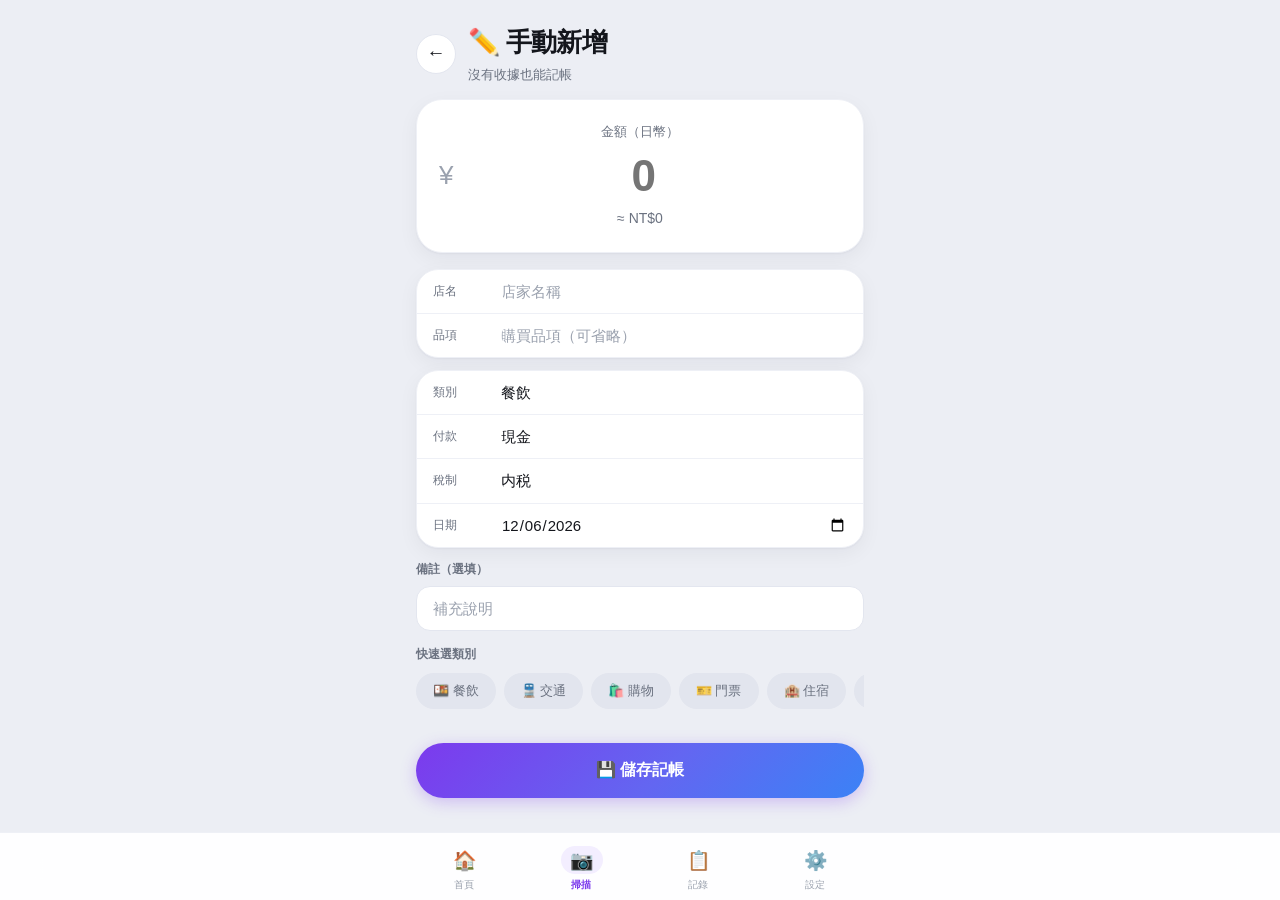
==== commit a63dbf0f: "fix(security): keep the Gemini API key out of URLs and out of XSS reach The key is about to be a pai" ====
--- a/add.html
+++ b/add.html
@@ -2,8 +2,14 @@
 <html lang="zh-TW">
 <head>
   <meta charset="UTF-8">
+  <!-- See index.html for why this policy is here and why 'unsafe-inline' stays. -->
+  <meta http-equiv="Content-Security-Policy" content="default-src 'self'; base-uri 'self'; object-src 'none'; form-action 'self'; img-src 'self' data: blob:; media-src 'self' blob:; connect-src 'self' https://generativelanguage.googleapis.com https://cdn.jsdelivr.net https://tw.rter.info https://open.er-api.com; script-src 'self' 'unsafe-inline'; style-src 'self' 'unsafe-inline'">
   <meta name="viewport" content="width=device-width, initial-scale=1.0, viewport-fit=cover">
   <meta name="theme-color" content="#eceef4">
+  <!-- Tells Chromium-based browsers (Samsung Internet, Chrome) that this site
+       handles dark mode itself, so their auto-dark feature stops force-inverting
+       the light palette. -->
+  <meta name="color-scheme" content="light dark">
   <title>手動新增 — 日本記帳</title>
   <link rel="stylesheet" href="style.css">
   <script src="js/theme.js"></script>
--- a/style.css
+++ b/style.css
@@ -588,10 +588,22 @@
 /* API Key field */
 .input-wrapper { position: relative; }
 .input-suffix {
-  position: absolute; right: 14px; top: 50%;
+  position: absolute; right: 10px; top: 50%;
   transform: translateY(-50%);
   background: none; border: none;
   color: var(--text-muted); cursor: pointer; font-size: 18px;
+  display: flex; align-items: center; justify-content: center;
+  padding: 6px; border-radius: var(--r-sm);
+  line-height: 0;
+}
+.input-suffix:active { background: var(--bg-secondary); }
+/* Plain line icon rather than an emoji, so it inherits the text colour and
+   stays consistent between light and dark themes. */
+.icon-eye {
+  width: 20px; height: 20px;
+  fill: none; stroke: currentColor;
+  stroke-width: 1.6;
+  stroke-linecap: round; stroke-linejoin: round;
 }
 
 /* ─── Scan Page ──────────────────────────────────────── */
@@ -634,6 +646,81 @@
 }
 .scan-actions .btn { flex: 1; }
 
+/* ─── Live Camera Overlay ────────────────────────────── */
+.cam-overlay {
+  position: fixed; inset: 0; z-index: 9000;
+  background: #000;
+  display: flex; flex-direction: column;
+  /* Already a dark surface — stops Samsung Internet / Chrome auto-dark from
+     inverting the shutter button into a washed-out grey. */
+  color-scheme: dark;
+}
+.cam-video {
+  flex: 1; width: 100%; min-height: 0;
+  /* Fill the viewport like a native camera app rather than letterboxing.
+     The captured frame comes from the full video track, not this crop. */
+  object-fit: cover; background: #000;
+}
+.cam-bar {
+  display: flex; align-items: center; justify-content: space-between;
+  gap: 16px; padding: 18px 22px;
+  padding-bottom: calc(18px + env(safe-area-inset-bottom));
+  background: #000; flex: 0 0 auto;
+}
+.cam-btn {
+  background: rgba(255,255,255,0.16); border: none;
+  color: #fff; font-size: 14px; font-weight: 600;
+  padding: 10px 16px; border-radius: var(--r-full);
+  cursor: pointer; min-width: 72px;
+}
+.cam-btn:active { transform: scale(0.95); }
+.cam-shutter {
+  width: 68px; height: 68px; border-radius: 50%;
+  background: #fff;
+  border: 3px solid #fff;
+  box-shadow: inset 0 0 0 4px #000;
+  cursor: pointer; flex: 0 0 auto; padding: 0;
+}
+.cam-shutter:active { transform: scale(0.92); background: #d4d4d8; }
+.cam-subbar {
+  display: flex; justify-content: center;
+  padding: 0 22px 6px; background: #000; flex: 0 0 auto;
+}
+.cam-link {
+  background: none; border: none;
+  color: rgba(255,255,255,0.72);
+  font-size: 13px; text-decoration: underline;
+  padding: 8px 12px; cursor: pointer;
+}
+/* ─── In-App Browser Notice ──────────────────────────── */
+.inapp-warn {
+  background: var(--danger-soft);
+  border: 1px solid rgba(220,38,38,0.22);
+  border-radius: var(--r-2xl);
+  padding: 14px 16px; margin: 12px 0;
+  transition: box-shadow 0.25s;
+}
+.inapp-warn.flash { box-shadow: 0 0 0 3px rgba(220,38,38,0.28); }
+.inapp-warn-title {
+  font-size: 14px; font-weight: 700; color: var(--danger);
+  margin-bottom: 6px;
+}
+.inapp-warn-body {
+  font-size: 13px; line-height: 1.6; color: var(--text-secondary);
+}
+.inapp-warn-actions {
+  display: flex; gap: 8px; margin-top: 12px;
+}
+.inapp-warn-actions .btn { flex: 1; }
+
+.cam-hint {
+  position: absolute; top: calc(14px + env(safe-area-inset-top));
+  left: 50%; transform: translateX(-50%);
+  background: rgba(0,0,0,0.55); color: #fff;
+  font-size: 13px; padding: 6px 14px; border-radius: var(--r-full);
+  white-space: nowrap;
+}
+
 /* ─── Amount Display (Confirm) ───────────────────────── */
 .amount-hero {
   background: var(--bg-card);
@@ -860,22 +947,93 @@
 /* 標題列上的快速切換鈕 */
 .theme-toggle-btn { font-size: 16px; }
 
+/* ─── Theme Switch (header) ──────────────────────────────
+   Reads as a left/right slider, but it's still a single button: one tap
+   flips it. Both icons stay visible; the inactive one is desaturated
+   rather than hidden, so the two modes are always readable.            */
+.theme-switch {
+  position: relative; box-sizing: border-box;
+  width: 66px; height: 34px; padding: 0;
+  border-radius: var(--r-full);
+  background: var(--pill-bg);
+  border: 1px solid var(--border);
+  cursor: pointer; flex-shrink: 0;
+  transition: background 0.25s, border-color 0.25s;
+}
+.theme-switch:active { border-color: var(--primary-light); }
+.theme-switch-knob {
+  position: absolute; top: 2px; left: 2px;
+  width: 30px; height: 28px;
+  border-radius: var(--r-full);
+  background: var(--bg-card);
+  box-shadow: 0 1px 3px rgba(16,24,40,0.20);
+  transition: transform 0.28s cubic-bezier(0.4,0,0.2,1);
+}
+/* aria-checked="true" == dark mode, knob slides right */
+.theme-switch[aria-checked="true"] .theme-switch-knob { transform: translateX(30px); }
+.theme-switch-ico {
+  position: absolute; top: 0; bottom: 0; width: 32px;
+  display: flex; align-items: center; justify-content: center;
+  font-size: 15px; line-height: 1; z-index: 1;
+  pointer-events: none;
+  transition: filter 0.25s, opacity 0.25s;
+}
+.theme-switch-sun  { left: 0; }
+.theme-switch-moon { right: 0; }
+/* Dim the mode you're not in */
+.theme-switch[aria-checked="false"] .theme-switch-moon,
+.theme-switch[aria-checked="true"]  .theme-switch-sun {
+  filter: saturate(0.12) contrast(0.85);
+  opacity: 0.4;
+}
+
+/* ─── Home Tabs (總覽 / 分析) ────────────────────────── */
+.home-tabs {
+  display: flex; gap: 4px;
+  background: var(--pill-bg);
+  border-radius: var(--r-full);
+  padding: 4px; margin: 4px 0 14px;
+}
+.home-tab {
+  flex: 1; border: none; background: none;
+  padding: 9px 0; border-radius: var(--r-full);
+  font-size: 14px; font-weight: 600;
+  color: var(--text-secondary); cursor: pointer;
+  transition: background 0.2s, color 0.2s, box-shadow 0.2s;
+}
+.home-tab.active {
+  background: var(--bg-card); color: var(--ink);
+  box-shadow: var(--shadow-card);
+}
+
 /* ─── Toast ──────────────────────────────────────────── */
 .toast {
   position: fixed;
   bottom: calc(var(--nav-height) + var(--safe-bottom) + 14px);
-  left: 50%; transform: translateX(-50%) translateY(80px);
+  /* Hidden state fades out rather than sliding away: a fixed translate can't
+     be trusted to clear the viewport once the toast wraps to several lines. */
+  left: 50%; transform: translateX(-50%) translateY(14px);
+  opacity: 0; visibility: hidden;
   background: var(--ink);
   border: 1px solid var(--ink);
-  border-radius: var(--r-full);
-  padding: 12px 22px;
+  border-radius: 18px;
+  padding: 12px 20px;
   font-size: 14px; font-weight: 600; color: var(--on-ink);
   box-shadow: var(--shadow-elevated);
-  z-index: 300; white-space: nowrap;
-  transition: transform 0.3s cubic-bezier(0.4,0,0.2,1);
+  z-index: 300;
+  /* Long messages must wrap instead of being clipped off-screen */
+  max-width: min(calc(100vw - 28px), 420px);
+  text-align: center; line-height: 1.45;
+  overflow-wrap: break-word;
+  transition: opacity 0.28s ease,
+              transform 0.28s cubic-bezier(0.4,0,0.2,1),
+              visibility 0.28s;
   pointer-events: none;
 }
-.toast.show { transform: translateX(-50%) translateY(0); }
+.toast.show {
+  transform: translateX(-50%) translateY(0);
+  opacity: 1; visibility: visible;
+}
 .toast.success { background: var(--success-soft); border-color: rgba(22,163,74,0.2);  color: var(--success); }
 .toast.error   { background: var(--danger-soft);  border-color: rgba(220,38,38,0.2);  color: var(--danger);  }
 .toast.info    { background: var(--secondary-soft); border-color: rgba(59,130,246,0.2); color: var(--secondary); }
